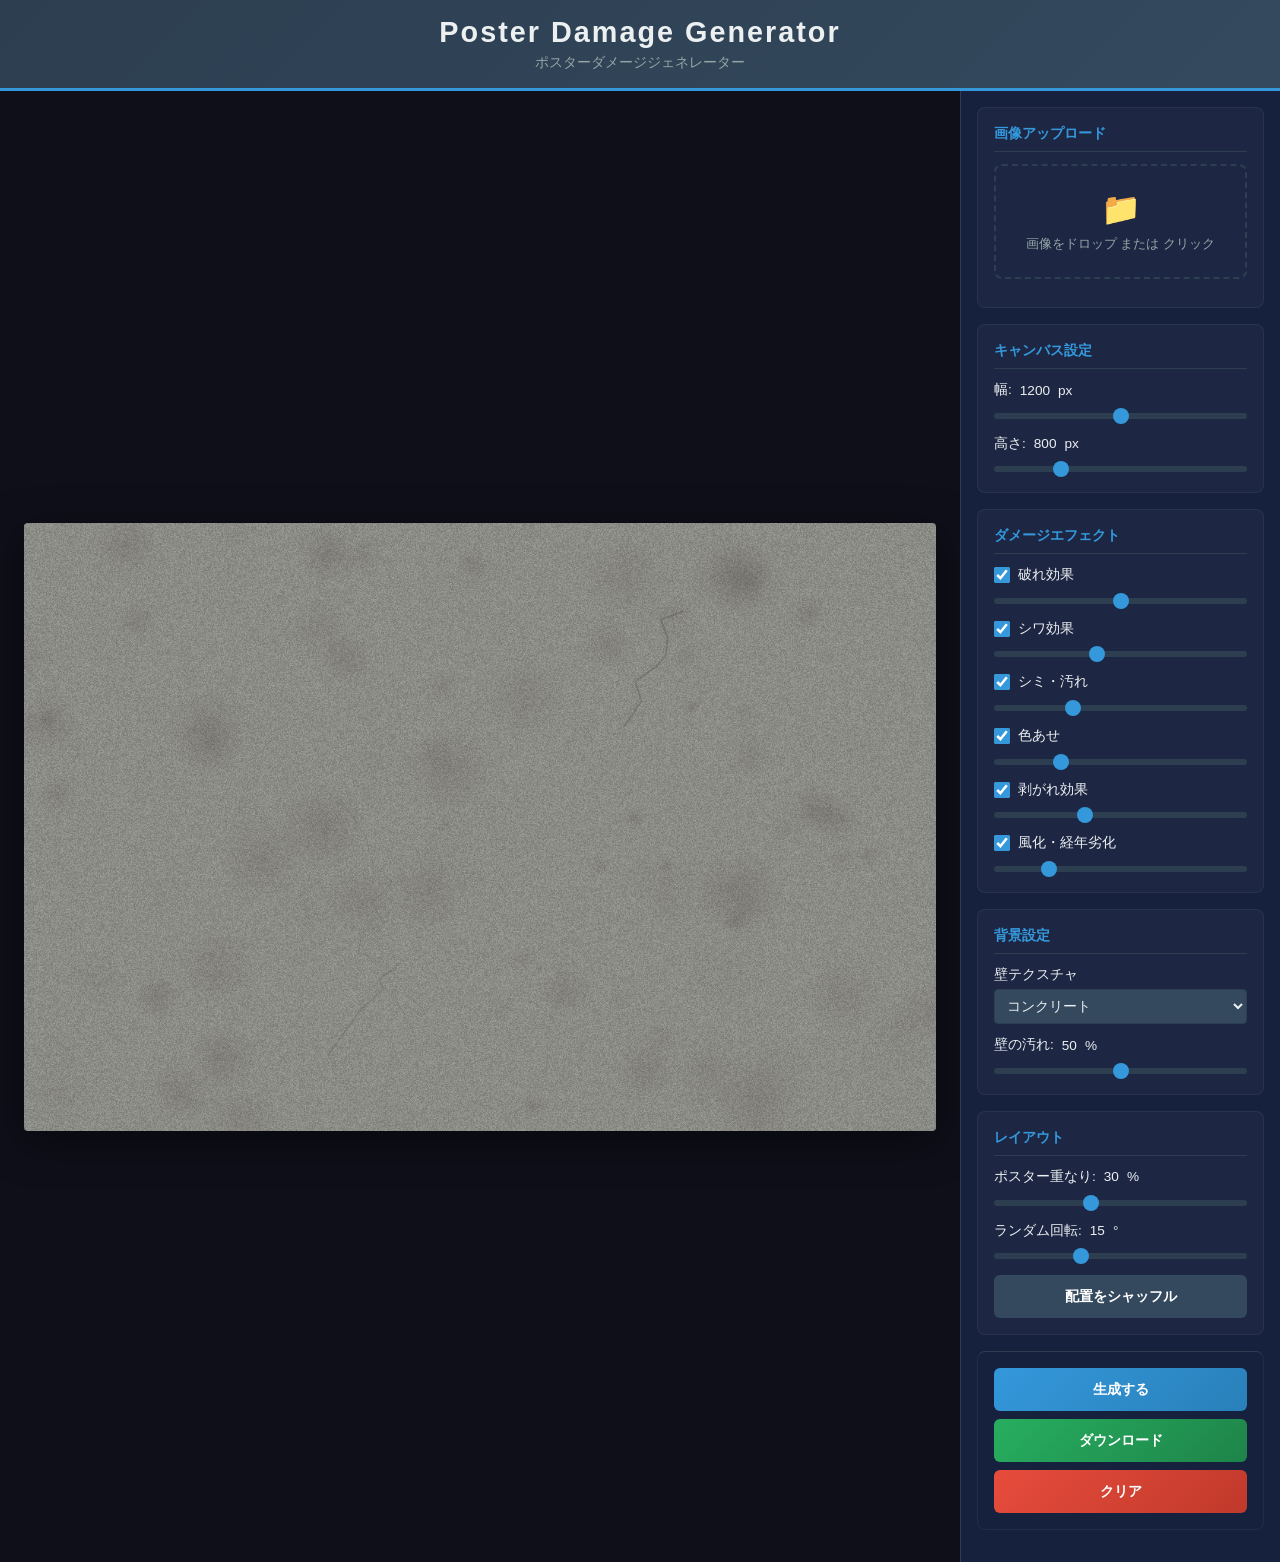
==== index.html @ b64fe7fc "Add Poster Damage Generator web application Create a web-based tool that generates aged/damaged post" ====
<!DOCTYPE html>
<html lang="ja">
<head>
    <meta charset="UTF-8">
    <meta name="viewport" content="width=device-width, initial-scale=1.0">
    <title>Poster Damage Generator - ポスターダメージジェネレーター</title>
    <link rel="stylesheet" href="styles.css">
</head>
<body>
    <div class="app-container">
        <header>
            <h1>Poster Damage Generator</h1>
            <p class="subtitle">ポスターダメージジェネレーター</p>
        </header>

        <main>
            <div class="workspace">
                <div class="canvas-container">
                    <canvas id="mainCanvas"></canvas>
                </div>
            </div>

            <aside class="control-panel">
                <section class="control-section">
                    <h2>画像アップロード</h2>
                    <div class="upload-zone" id="uploadZone">
                        <input type="file" id="imageInput" multiple accept="image/*">
                        <label for="imageInput">
                            <span class="upload-icon">📁</span>
                            <span>画像をドロップ または クリック</span>
                        </label>
                    </div>
                    <div class="uploaded-images" id="uploadedImages"></div>
                </section>

                <section class="control-section">
                    <h2>キャンバス設定</h2>
                    <div class="control-group">
                        <label>幅: <span id="canvasWidthValue">1200</span>px</label>
                        <input type="range" id="canvasWidth" min="400" max="2000" value="1200">
                    </div>
                    <div class="control-group">
                        <label>高さ: <span id="canvasHeightValue">800</span>px</label>
                        <input type="range" id="canvasHeight" min="400" max="2000" value="800">
                    </div>
                </section>

                <section class="control-section">
                    <h2>ダメージエフェクト</h2>

                    <div class="control-group">
                        <label>
                            <input type="checkbox" id="enableTear" checked>
                            破れ効果
                        </label>
                        <input type="range" id="tearIntensity" min="0" max="100" value="50">
                    </div>

                    <div class="control-group">
                        <label>
                            <input type="checkbox" id="enableWrinkle" checked>
                            シワ効果
                        </label>
                        <input type="range" id="wrinkleIntensity" min="0" max="100" value="40">
                    </div>

                    <div class="control-group">
                        <label>
                            <input type="checkbox" id="enableStain" checked>
                            シミ・汚れ
                        </label>
                        <input type="range" id="stainIntensity" min="0" max="100" value="30">
                    </div>

                    <div class="control-group">
                        <label>
                            <input type="checkbox" id="enableFade" checked>
                            色あせ
                        </label>
                        <input type="range" id="fadeIntensity" min="0" max="100" value="25">
                    </div>

                    <div class="control-group">
                        <label>
                            <input type="checkbox" id="enablePeeling" checked>
                            剥がれ効果
                        </label>
                        <input type="range" id="peelingIntensity" min="0" max="100" value="35">
                    </div>

                    <div class="control-group">
                        <label>
                            <input type="checkbox" id="enableWeather" checked>
                            風化・経年劣化
                        </label>
                        <input type="range" id="weatherIntensity" min="0" max="100" value="20">
                    </div>
                </section>

                <section class="control-section">
                    <h2>背景設定</h2>
                    <div class="control-group">
                        <label>壁テクスチャ</label>
                        <select id="wallTexture">
                            <option value="concrete">コンクリート</option>
                            <option value="brick">レンガ</option>
                            <option value="metal">金属</option>
                            <option value="wood">木目</option>
                        </select>
                    </div>
                    <div class="control-group">
                        <label>壁の汚れ: <span id="wallDirtValue">50</span>%</label>
                        <input type="range" id="wallDirt" min="0" max="100" value="50">
                    </div>
                </section>

                <section class="control-section">
                    <h2>レイアウト</h2>
                    <div class="control-group">
                        <label>ポスター重なり: <span id="overlapValue">30</span>%</label>
                        <input type="range" id="overlap" min="0" max="80" value="30">
                    </div>
                    <div class="control-group">
                        <label>ランダム回転: <span id="rotationValue">15</span>°</label>
                        <input type="range" id="rotation" min="0" max="45" value="15">
                    </div>
                    <button id="shuffleLayout" class="btn btn-secondary">配置をシャッフル</button>
                </section>

                <section class="control-section actions">
                    <button id="generateBtn" class="btn btn-primary">生成する</button>
                    <button id="downloadBtn" class="btn btn-success">ダウンロード</button>
                    <button id="clearBtn" class="btn btn-danger">クリア</button>
                </section>
            </aside>
        </main>
    </div>

    <script src="app.js"></script>
</body>
</html>
---- styles.css ----
* {
    margin: 0;
    padding: 0;
    box-sizing: border-box;
}

:root {
    --primary-color: #2c3e50;
    --secondary-color: #34495e;
    --accent-color: #3498db;
    --success-color: #27ae60;
    --danger-color: #e74c3c;
    --bg-color: #1a1a2e;
    --panel-bg: #16213e;
    --text-color: #ecf0f1;
    --text-muted: #95a5a6;
    --border-color: #2c3e50;
}

body {
    font-family: 'Segoe UI', Tahoma, Geneva, Verdana, sans-serif;
    background-color: var(--bg-color);
    color: var(--text-color);
    min-height: 100vh;
}

.app-container {
    display: flex;
    flex-direction: column;
    min-height: 100vh;
}

header {
    background: linear-gradient(135deg, var(--primary-color), var(--secondary-color));
    padding: 1rem 2rem;
    text-align: center;
    border-bottom: 3px solid var(--accent-color);
}

header h1 {
    font-size: 1.8rem;
    font-weight: 700;
    letter-spacing: 2px;
}

header .subtitle {
    color: var(--text-muted);
    font-size: 0.9rem;
    margin-top: 0.25rem;
}

main {
    display: flex;
    flex: 1;
    overflow: hidden;
}

.workspace {
    flex: 1;
    padding: 1.5rem;
    display: flex;
    align-items: center;
    justify-content: center;
    background-color: #0f0f1a;
    overflow: auto;
}

.canvas-container {
    background: #2a2a3a;
    box-shadow: 0 10px 40px rgba(0, 0, 0, 0.5);
    border-radius: 4px;
    overflow: hidden;
}

#mainCanvas {
    display: block;
    max-width: 100%;
    height: auto;
}

.control-panel {
    width: 320px;
    background-color: var(--panel-bg);
    border-left: 1px solid var(--border-color);
    overflow-y: auto;
    padding: 1rem;
}

.control-section {
    background: rgba(255, 255, 255, 0.03);
    border-radius: 8px;
    padding: 1rem;
    margin-bottom: 1rem;
    border: 1px solid rgba(255, 255, 255, 0.05);
}

.control-section h2 {
    font-size: 0.9rem;
    font-weight: 600;
    color: var(--accent-color);
    margin-bottom: 0.75rem;
    padding-bottom: 0.5rem;
    border-bottom: 1px solid var(--border-color);
}

.control-group {
    margin-bottom: 0.75rem;
}

.control-group:last-child {
    margin-bottom: 0;
}

.control-group label {
    display: flex;
    align-items: center;
    gap: 0.5rem;
    font-size: 0.85rem;
    color: var(--text-color);
    margin-bottom: 0.35rem;
}

.control-group input[type="checkbox"] {
    width: 16px;
    height: 16px;
    accent-color: var(--accent-color);
}

.control-group input[type="range"] {
    width: 100%;
    height: 6px;
    border-radius: 3px;
    background: var(--border-color);
    outline: none;
    -webkit-appearance: none;
}

.control-group input[type="range"]::-webkit-slider-thumb {
    -webkit-appearance: none;
    width: 16px;
    height: 16px;
    border-radius: 50%;
    background: var(--accent-color);
    cursor: pointer;
    transition: transform 0.2s;
}

.control-group input[type="range"]::-webkit-slider-thumb:hover {
    transform: scale(1.2);
}

.control-group select {
    width: 100%;
    padding: 0.5rem;
    background: var(--secondary-color);
    border: 1px solid var(--border-color);
    border-radius: 4px;
    color: var(--text-color);
    font-size: 0.85rem;
    cursor: pointer;
}

.control-group select:focus {
    outline: none;
    border-color: var(--accent-color);
}

/* Upload Zone */
.upload-zone {
    border: 2px dashed var(--border-color);
    border-radius: 8px;
    padding: 1.5rem;
    text-align: center;
    transition: all 0.3s;
    cursor: pointer;
    position: relative;
}

.upload-zone:hover,
.upload-zone.dragover {
    border-color: var(--accent-color);
    background: rgba(52, 152, 219, 0.1);
}

.upload-zone input[type="file"] {
    position: absolute;
    width: 100%;
    height: 100%;
    top: 0;
    left: 0;
    opacity: 0;
    cursor: pointer;
}

.upload-zone label {
    display: flex;
    flex-direction: column;
    align-items: center;
    gap: 0.5rem;
    pointer-events: none;
}

.upload-zone .upload-icon {
    font-size: 2rem;
}

.upload-zone span {
    font-size: 0.8rem;
    color: var(--text-muted);
}

/* Uploaded Images */
.uploaded-images {
    display: grid;
    grid-template-columns: repeat(3, 1fr);
    gap: 0.5rem;
    margin-top: 0.75rem;
}

.uploaded-image {
    position: relative;
    aspect-ratio: 1;
    border-radius: 4px;
    overflow: hidden;
    border: 2px solid transparent;
    cursor: pointer;
    transition: border-color 0.2s;
}

.uploaded-image:hover {
    border-color: var(--accent-color);
}

.uploaded-image.selected {
    border-color: var(--success-color);
}

.uploaded-image img {
    width: 100%;
    height: 100%;
    object-fit: cover;
}

.uploaded-image .remove-btn {
    position: absolute;
    top: 2px;
    right: 2px;
    width: 18px;
    height: 18px;
    background: var(--danger-color);
    border: none;
    border-radius: 50%;
    color: white;
    font-size: 12px;
    cursor: pointer;
    display: flex;
    align-items: center;
    justify-content: center;
    opacity: 0;
    transition: opacity 0.2s;
}

.uploaded-image:hover .remove-btn {
    opacity: 1;
}

/* Buttons */
.btn {
    width: 100%;
    padding: 0.75rem 1rem;
    border: none;
    border-radius: 6px;
    font-size: 0.9rem;
    font-weight: 600;
    cursor: pointer;
    transition: all 0.2s;
    margin-bottom: 0.5rem;
}

.btn:last-child {
    margin-bottom: 0;
}

.btn:hover {
    transform: translateY(-2px);
    box-shadow: 0 4px 12px rgba(0, 0, 0, 0.3);
}

.btn:active {
    transform: translateY(0);
}

.btn-primary {
    background: linear-gradient(135deg, var(--accent-color), #2980b9);
    color: white;
}

.btn-secondary {
    background: var(--secondary-color);
    color: white;
}

.btn-success {
    background: linear-gradient(135deg, var(--success-color), #1e8449);
    color: white;
}

.btn-danger {
    background: linear-gradient(135deg, var(--danger-color), #c0392b);
    color: white;
}

.actions {
    position: sticky;
    bottom: 0;
    background: var(--panel-bg);
    padding-top: 1rem;
    border-top: 1px solid var(--border-color);
}

/* Scrollbar */
::-webkit-scrollbar {
    width: 8px;
}

::-webkit-scrollbar-track {
    background: var(--bg-color);
}

::-webkit-scrollbar-thumb {
    background: var(--border-color);
    border-radius: 4px;
}

::-webkit-scrollbar-thumb:hover {
    background: var(--secondary-color);
}

/* Responsive */
@media (max-width: 900px) {
    main {
        flex-direction: column;
    }

    .control-panel {
        width: 100%;
        border-left: none;
        border-top: 1px solid var(--border-color);
        max-height: 50vh;
    }

    .workspace {
        min-height: 50vh;
    }
}

/* Loading State */
.loading {
    position: relative;
    pointer-events: none;
}

.loading::after {
    content: '';
    position: absolute;
    top: 50%;
    left: 50%;
    width: 24px;
    height: 24px;
    margin: -12px 0 0 -12px;
    border: 3px solid var(--accent-color);
    border-top-color: transparent;
    border-radius: 50%;
    animation: spin 0.8s linear infinite;
}

@keyframes spin {
    to {
        transform: rotate(360deg);
    }
}
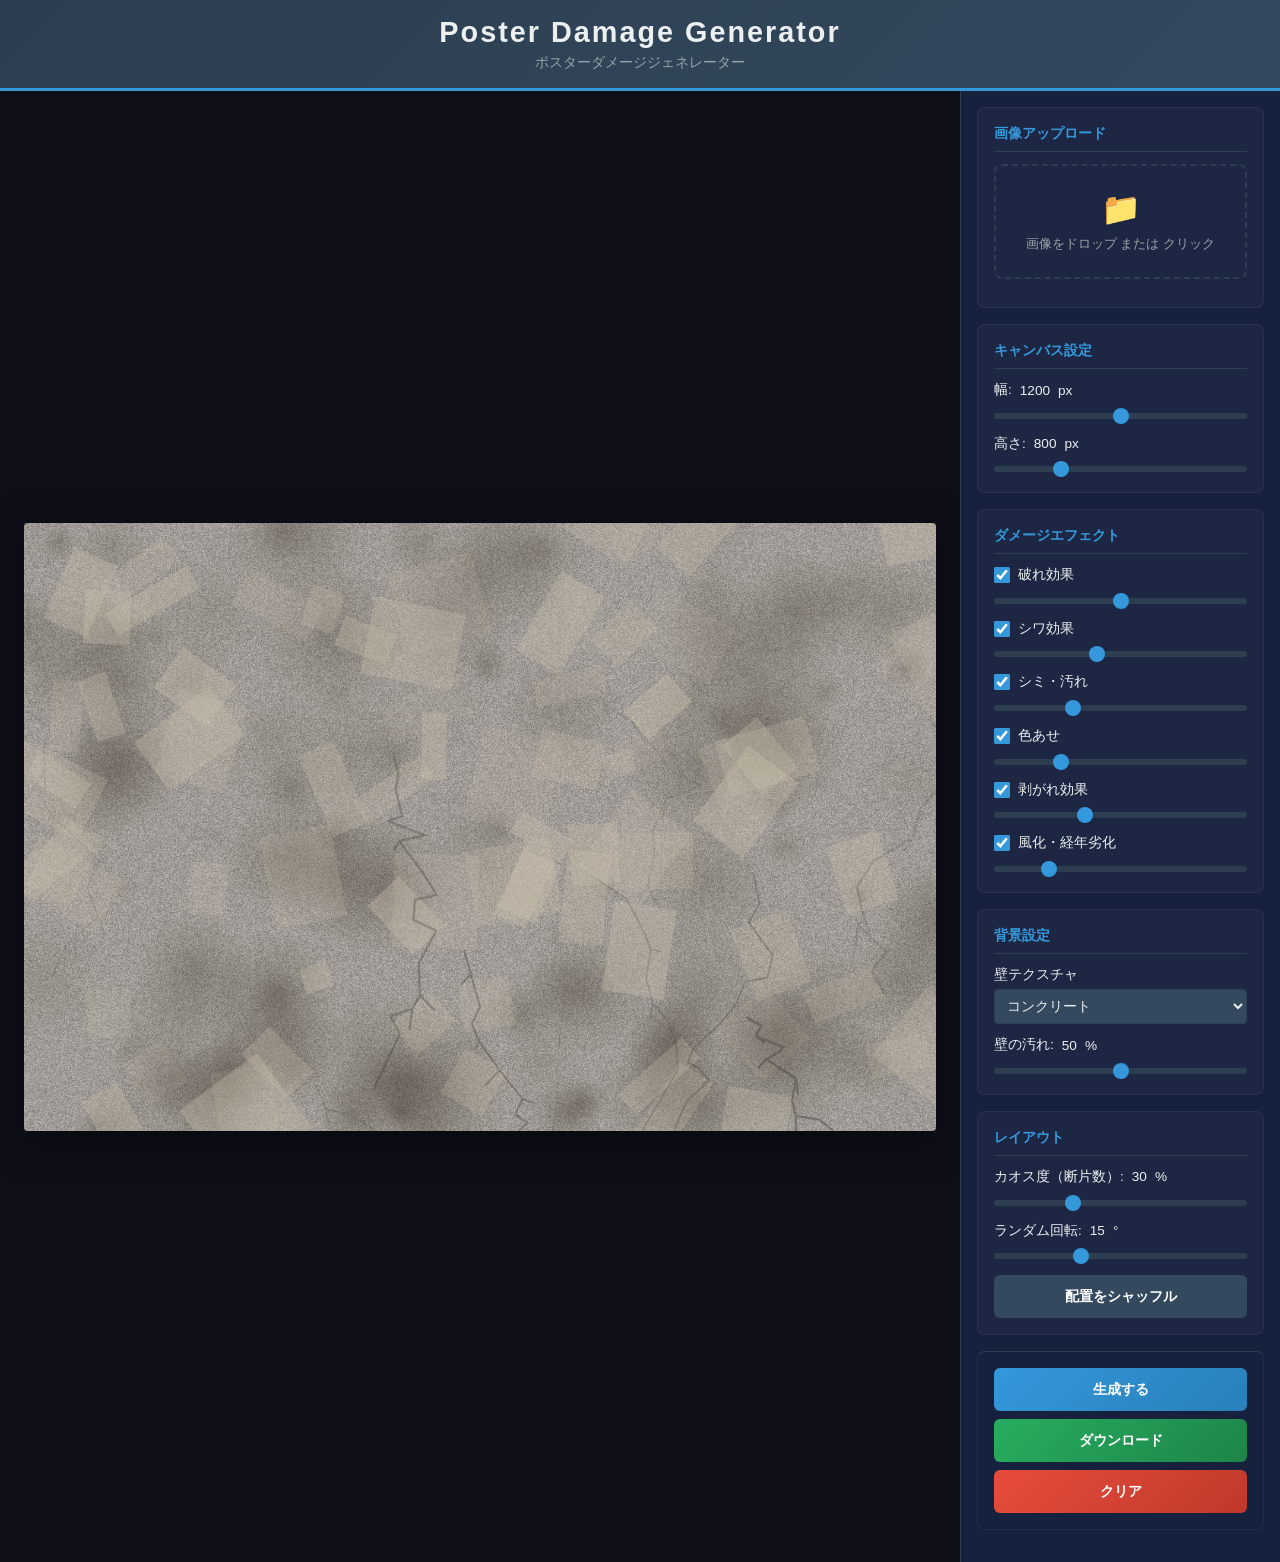
==== commit dfe83b73: "Enhance poster damage effects for more realistic torn appearance Major improvements: - Complete rewr" ====
--- a/index.html
+++ b/index.html
@@ -117,8 +117,8 @@
                 <section class="control-section">
                     <h2>レイアウト</h2>
                     <div class="control-group">
-                        <label>ポスター重なり: <span id="overlapValue">30</span>%</label>
-                        <input type="range" id="overlap" min="0" max="80" value="30">
+                        <label>カオス度（断片数）: <span id="overlapValue">30</span>%</label>
+                        <input type="range" id="overlap" min="0" max="100" value="30">
                     </div>
                     <div class="control-group">
                         <label>ランダム回転: <span id="rotationValue">15</span>°</label>
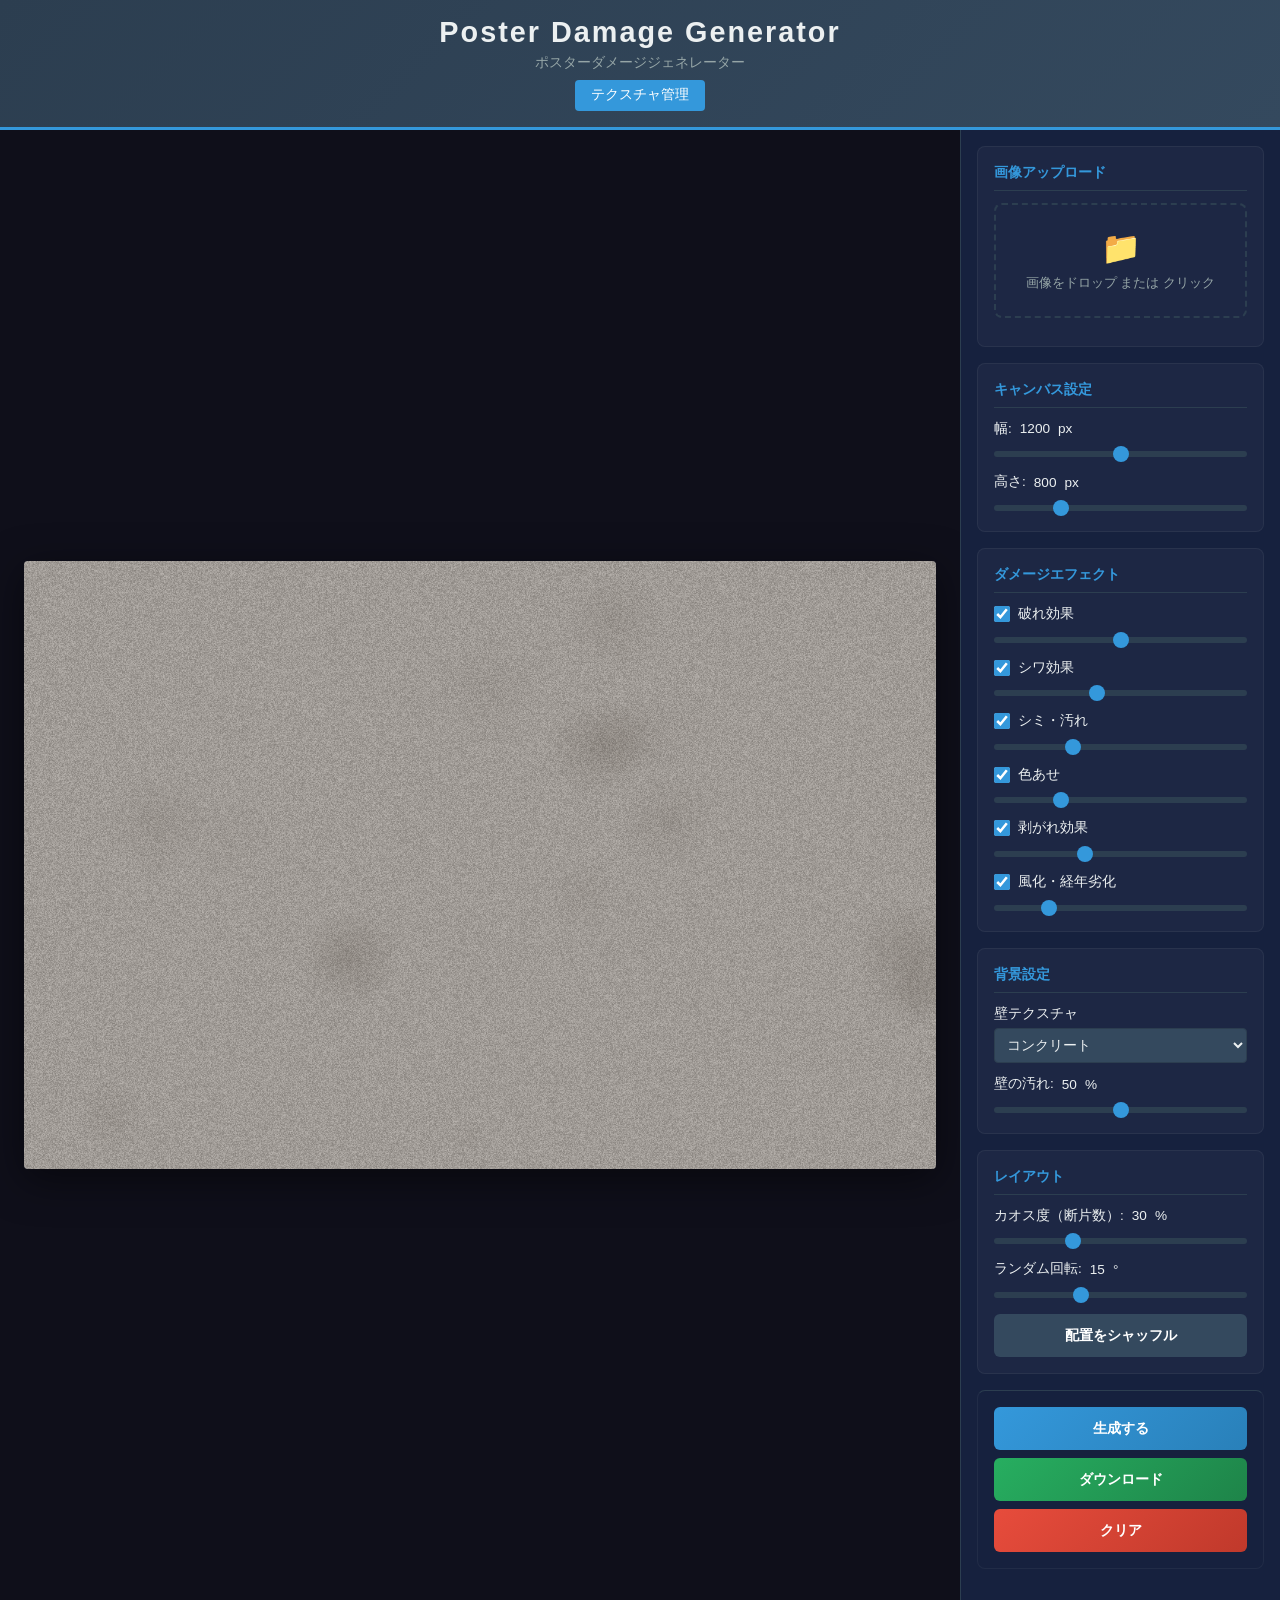
==== commit e7a2c2e0: "Add texture management system for realistic damage effects Major changes: - Add admin.html for uploa" ====
--- a/index.html
+++ b/index.html
@@ -11,6 +11,7 @@
         <header>
             <h1>Poster Damage Generator</h1>
             <p class="subtitle">ポスターダメージジェネレーター</p>
+            <a href="admin.html" class="admin-link">テクスチャ管理</a>
         </header>
 
         <main>
@@ -136,6 +137,7 @@
         </main>
     </div>
 
+    <script src="texture-manager.js"></script>
     <script src="app.js"></script>
 </body>
 </html>
--- a/styles.css
+++ b/styles.css
@@ -47,6 +47,22 @@
     color: var(--text-muted);
     font-size: 0.9rem;
     margin-top: 0.25rem;
+}
+
+header .admin-link {
+    display: inline-block;
+    margin-top: 0.5rem;
+    padding: 0.4rem 1rem;
+    background: var(--accent-color);
+    color: white;
+    text-decoration: none;
+    border-radius: 4px;
+    font-size: 0.85rem;
+    transition: background 0.2s;
+}
+
+header .admin-link:hover {
+    background: #2980b9;
 }
 
 main {
